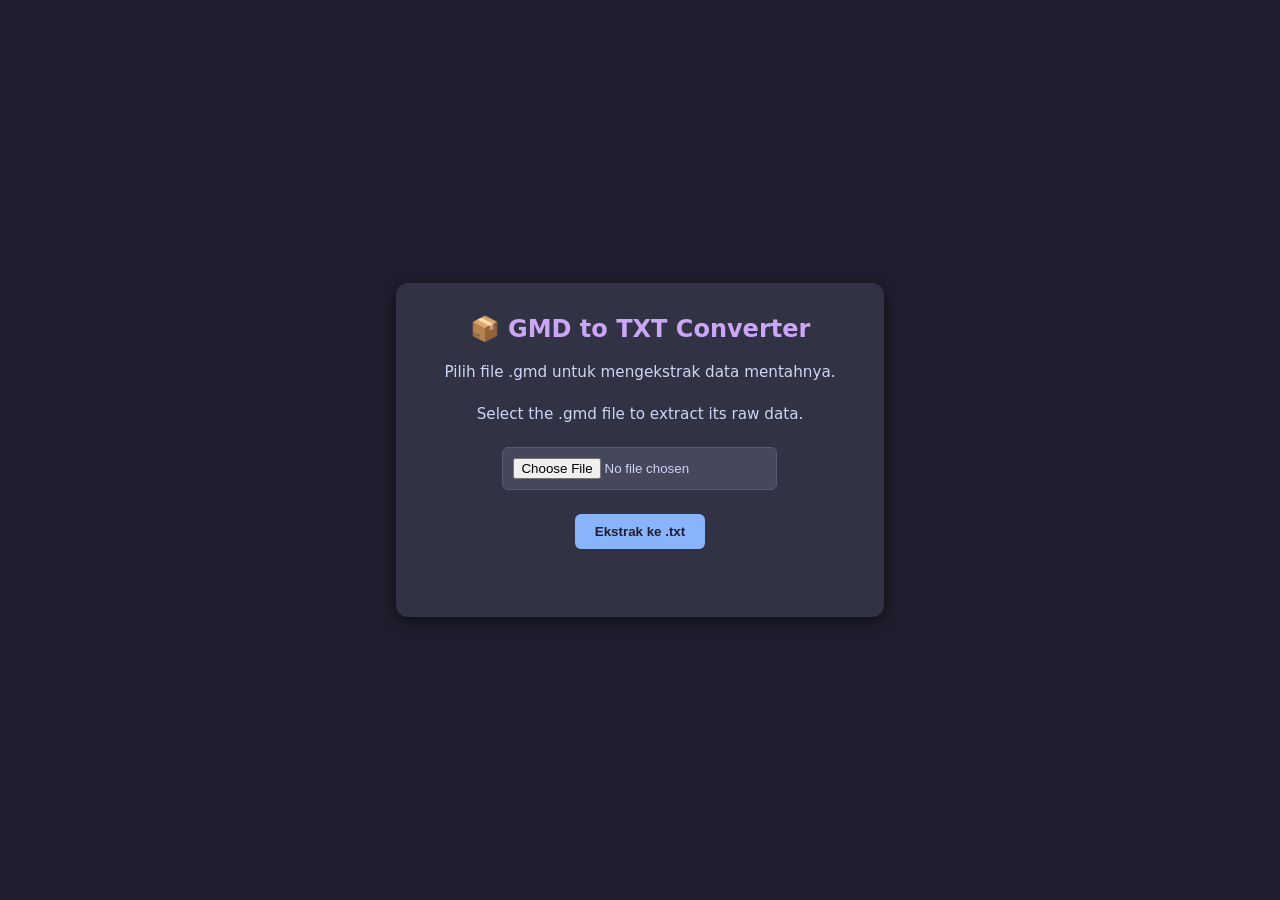
==== index.html @ dbadc82b "Main Converter! v1" ====
<!DOCTYPE html>
<html lang="id">
<head>
    <meta charset="UTF-8">
    <meta name="viewport" content="width=device-width, initial-scale=1.0">
    <title>GMD to TXT Converter</title>
    <style>
        /* I Liek Dark Designz */
        body { 
            background-color: #1e1e2e; 
            color: #cdd6f4; 
            font-family: system-ui, -apple-system, sans-serif; 
            display: flex; 
            justify-content: center; 
            align-items: center; 
            height: 100vh; 
            margin: 0; 
        }
        .container { 
            background-color: #313244; 
            padding: 2rem 3rem; 
            border-radius: 12px; 
            box-shadow: 0 4px 15px rgba(0,0,0,0.5); 
            text-align: center; 
        }
        h2 { margin-top: 0; color: #cba6f7; }
        p { margin-bottom: 1.5rem; font-size: 0.95rem;}
        input[type="file"] { 
            margin-bottom: 1.5rem; 
            background: #45475a;
            padding: 10px;
            border-radius: 6px;
            color: #cdd6f4;
            border: 1px solid #585b70;
        }
        button { 
            background-color: #89b4fa; 
            color: #1e1e2e; 
            border: none; 
            padding: 10px 20px; 
            border-radius: 6px; 
            cursor: pointer; 
            font-weight: bold; 
            transition: 0.2s;
        }
        button:hover { background-color: #74c7ec; }
        #status { 
            margin-top: 1rem; 
            font-size: 0.9rem; 
            font-weight: bold;
            min-height: 20px;
        }
    </style>
</head>
<body>
    <div class="container">
        <h2>📦 GMD to TXT Converter</h2>
        <p>Pilih file .gmd untuk mengekstrak data mentahnya.</p>
      <p>Select the .gmd file to extract its raw data.</p>
        
        <input type="file" id="fileInput" accept=".gmd">
        <br>
        <button id="convertBtn">Ekstrak ke .txt</button>
        
        <div id="status"></div>
    </div>

    <script>
        document.getElementById('convertBtn').addEventListener('click', () => {
            const fileInput = document.getElementById('fileInput');
            const statusDiv = document.getElementById('status');

            // Cek apakah user sudah memilih file
            if (fileInput.files.length === 0) {
                statusDiv.textContent = 'Pilih file GMD dulu ya!';
                statusDiv.style.color = '#f38ba8'; // Merah
                return;
            }

            const file = fileInput.files[0];
            const reader = new FileReader();

            // Berjalan ketika file selesai dibaca oleh browser
            reader.onload = function(event) {
                const content = event.target.result;
                
                // Gunakan Regex (Regular Expression) untuk mencari isi dari <k>k4</k><s>
                // Simbol (.*?) berfungsi untuk "menangkap" semua teks di antara tag pembuka dan penutup </s>
                const regex = /<k>k4<\/k>\s*<s>(.*?)<\/s>/s;
                const match = content.match(regex);

                if (match && match[1]) {
                    // match[1] adalah hasil tangkapan teks yang kita inginkan
                    const extractedText = match[1];
                    
                    // Bungkus teks ke dalam Blob (objek file sementara di memori browser)
                    const blob = new Blob([extractedText], { type: 'text/plain' });
                    const url = URL.createObjectURL(blob);
                    
                    // Bikin elemen link <a> tidak terlihat untuk memicu download otomatis
                    const a = document.createElement('a');
                    a.href = url;
                    // Ubah ekstensi file asli dari .gmd menjadi .txt
                    a.download = file.name.replace(/\.gmd$/i, '.txt'); 
                    
                    // Simulasikan klik pada link
                    document.body.appendChild(a);
                    a.click();
                    
                    // Bersihkan memori
                    document.body.removeChild(a);
                    URL.revokeObjectURL(url);

                    statusDiv.textContent = 'Berhasil! File TXT sedang diunduh.';
                    statusDiv.style.color = '#a6e3a1'; // Hijau
                } else {
                    statusDiv.textContent = 'Error: Tidak menemukan data <k>k4</k> di file ini.';
                    statusDiv.style.color = '#f38ba8'; // Merah
                }
            };

            reader.onerror = function() {
                statusDiv.textContent = 'Terjadi kesalahan saat membaca file.';
                statusDiv.style.color = '#f38ba8';
            };

            // Baca file sebagai teks biasa
            reader.readAsText(file);
        });
    </script>
</body>
</html>
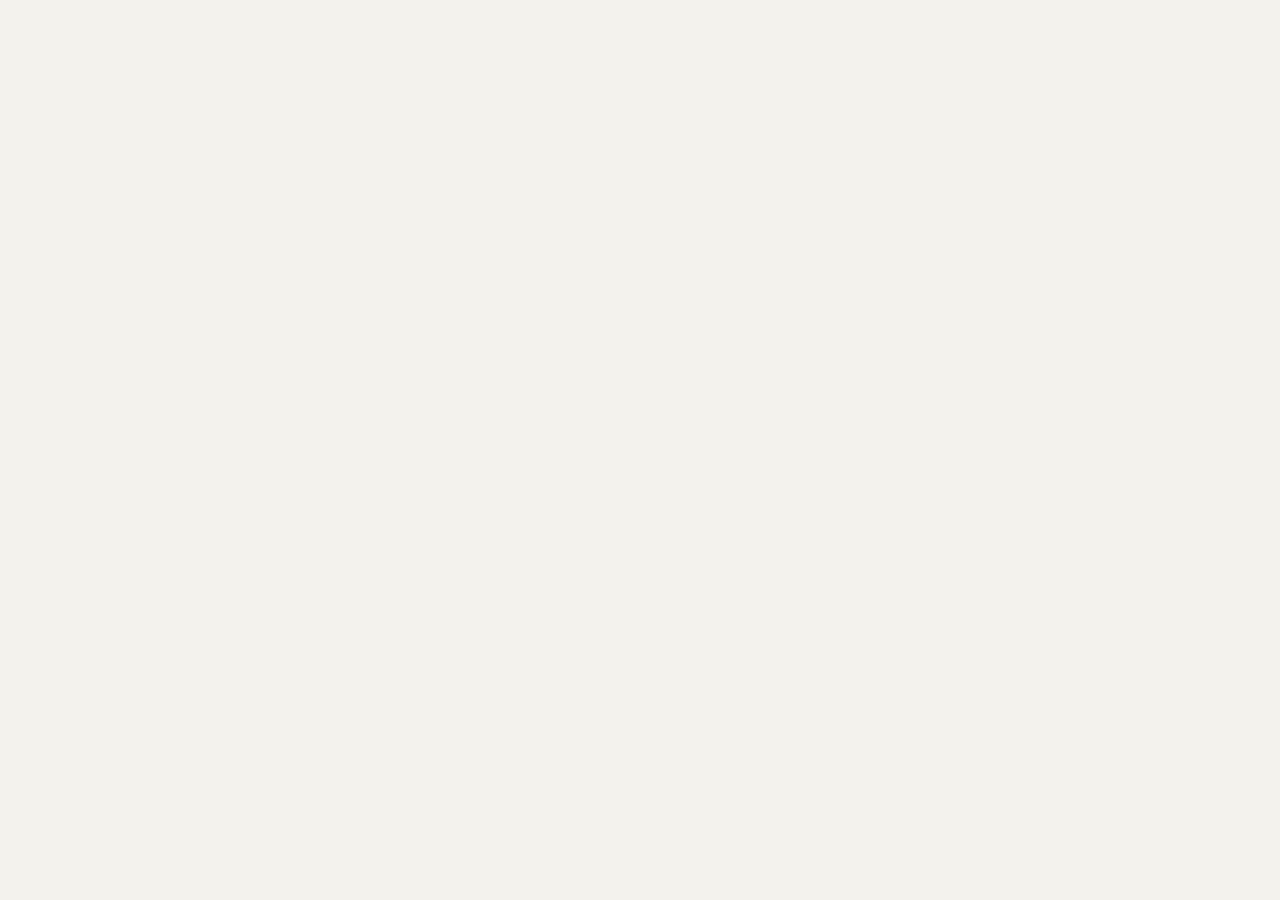
==== commit 5eb5b873: "fix: redirect root and surface startup failures" ====
--- a/index.html
+++ b/index.html
@@ -1,132 +1,16 @@
-<!DOCTYPE html>
-<html lang="id">
+<!doctype html>
+<html lang="en">
 <head>
-    <meta charset="UTF-8">
-    <meta name="viewport" content="width=device-width, initial-scale=1.0">
-    <title>GMD to TXT Converter</title>
-    <style>
-        /* I Liek Dark Designz */
-        body { 
-            background-color: #1e1e2e; 
-            color: #cdd6f4; 
-            font-family: system-ui, -apple-system, sans-serif; 
-            display: flex; 
-            justify-content: center; 
-            align-items: center; 
-            height: 100vh; 
-            margin: 0; 
-        }
-        .container { 
-            background-color: #313244; 
-            padding: 2rem 3rem; 
-            border-radius: 12px; 
-            box-shadow: 0 4px 15px rgba(0,0,0,0.5); 
-            text-align: center; 
-        }
-        h2 { margin-top: 0; color: #cba6f7; }
-        p { margin-bottom: 1.5rem; font-size: 0.95rem;}
-        input[type="file"] { 
-            margin-bottom: 1.5rem; 
-            background: #45475a;
-            padding: 10px;
-            border-radius: 6px;
-            color: #cdd6f4;
-            border: 1px solid #585b70;
-        }
-        button { 
-            background-color: #89b4fa; 
-            color: #1e1e2e; 
-            border: none; 
-            padding: 10px 20px; 
-            border-radius: 6px; 
-            cursor: pointer; 
-            font-weight: bold; 
-            transition: 0.2s;
-        }
-        button:hover { background-color: #74c7ec; }
-        #status { 
-            margin-top: 1rem; 
-            font-size: 0.9rem; 
-            font-weight: bold;
-            min-height: 20px;
-        }
-    </style>
+  <meta charset="utf-8">
+  <meta name="viewport" content="width=device-width, initial-scale=1">
+  <meta http-equiv="refresh" content="0; url=/app/">
+  <title>GMDPlayer</title>
 </head>
 <body>
-    <div class="container">
-        <h2>📦 GMD to TXT Converter</h2>
-        <p>Pilih file .gmd untuk mengekstrak data mentahnya.</p>
-      <p>Select the .gmd file to extract its raw data.</p>
-        
-        <input type="file" id="fileInput" accept=".gmd">
-        <br>
-        <button id="convertBtn">Ekstrak ke .txt</button>
-        
-        <div id="status"></div>
-    </div>
-
-    <script>
-        document.getElementById('convertBtn').addEventListener('click', () => {
-            const fileInput = document.getElementById('fileInput');
-            const statusDiv = document.getElementById('status');
-
-            // Cek apakah user sudah memilih file
-            if (fileInput.files.length === 0) {
-                statusDiv.textContent = 'Pilih file GMD dulu ya!';
-                statusDiv.style.color = '#f38ba8'; // Merah
-                return;
-            }
-
-            const file = fileInput.files[0];
-            const reader = new FileReader();
-
-            // Berjalan ketika file selesai dibaca oleh browser
-            reader.onload = function(event) {
-                const content = event.target.result;
-                
-                // Gunakan Regex (Regular Expression) untuk mencari isi dari <k>k4</k><s>
-                // Simbol (.*?) berfungsi untuk "menangkap" semua teks di antara tag pembuka dan penutup </s>
-                const regex = /<k>k4<\/k>\s*<s>(.*?)<\/s>/s;
-                const match = content.match(regex);
-
-                if (match && match[1]) {
-                    // match[1] adalah hasil tangkapan teks yang kita inginkan
-                    const extractedText = match[1];
-                    
-                    // Bungkus teks ke dalam Blob (objek file sementara di memori browser)
-                    const blob = new Blob([extractedText], { type: 'text/plain' });
-                    const url = URL.createObjectURL(blob);
-                    
-                    // Bikin elemen link <a> tidak terlihat untuk memicu download otomatis
-                    const a = document.createElement('a');
-                    a.href = url;
-                    // Ubah ekstensi file asli dari .gmd menjadi .txt
-                    a.download = file.name.replace(/\.gmd$/i, '.txt'); 
-                    
-                    // Simulasikan klik pada link
-                    document.body.appendChild(a);
-                    a.click();
-                    
-                    // Bersihkan memori
-                    document.body.removeChild(a);
-                    URL.revokeObjectURL(url);
-
-                    statusDiv.textContent = 'Berhasil! File TXT sedang diunduh.';
-                    statusDiv.style.color = '#a6e3a1'; // Hijau
-                } else {
-                    statusDiv.textContent = 'Error: Tidak menemukan data <k>k4</k> di file ini.';
-                    statusDiv.style.color = '#f38ba8'; // Merah
-                }
-            };
-
-            reader.onerror = function() {
-                statusDiv.textContent = 'Terjadi kesalahan saat membaca file.';
-                statusDiv.style.color = '#f38ba8';
-            };
-
-            // Baca file sebagai teks biasa
-            reader.readAsText(file);
-        });
-    </script>
+  <p>Opening GMDPlayer…</p>
+  <script>
+    location.replace("/app/");
+  </script>
+  <noscript><p><a href="/app/">Open GMDPlayer</a></p></noscript>
 </body>
 </html>
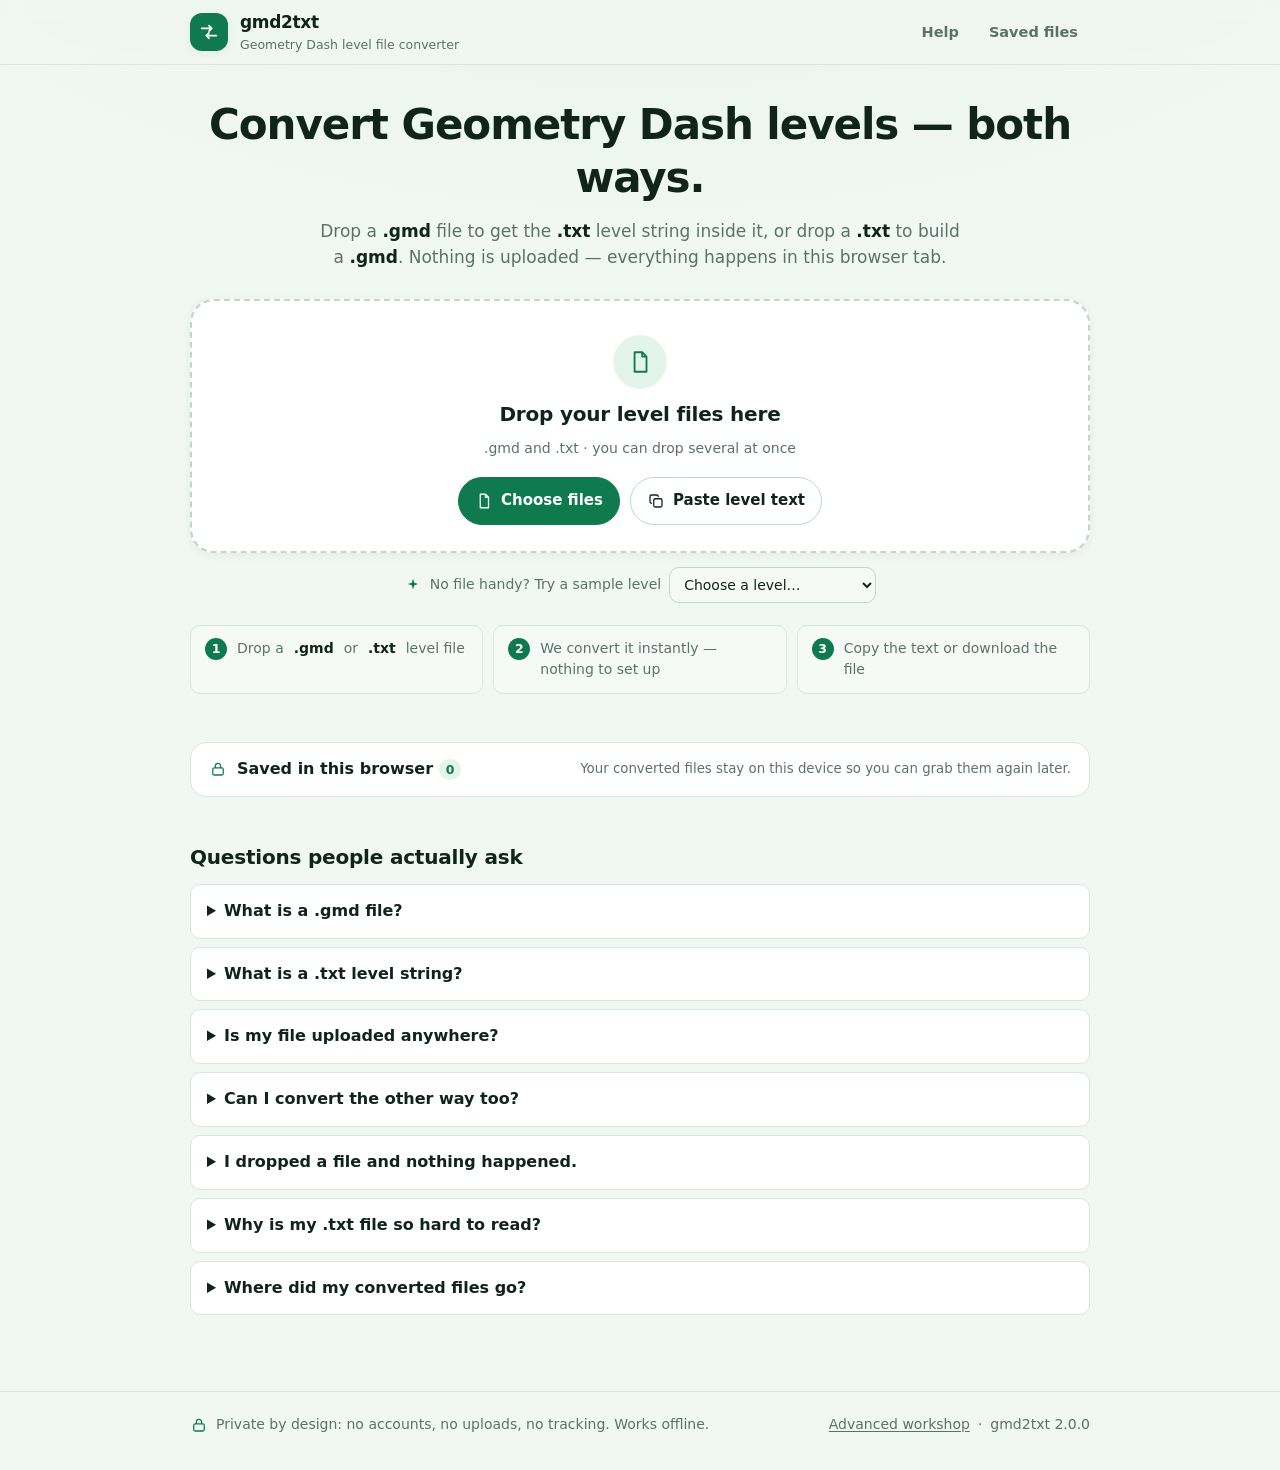
==== commit 4a432e62: "redesign: one-screen .gmd ⇄ .txt converter (gmd2txt) The project was a seven-phase Geometry Dash wor" ====
--- a/index.html
+++ b/index.html
@@ -4,13 +4,15 @@
   <meta charset="utf-8">
   <meta name="viewport" content="width=device-width, initial-scale=1">
   <meta http-equiv="refresh" content="0; url=/app/">
-  <title>GMDPlayer</title>
+  <title>gmd2txt — Geometry Dash level file converter</title>
+  <meta name="description" content="Convert Geometry Dash levels both ways: .gmd to .txt level string and back.">
+  <link rel="canonical" href="/app/">
 </head>
 <body>
-  <p>Opening GMDPlayer…</p>
+  <p>Opening gmd2txt…</p>
   <script>
     location.replace("/app/");
   </script>
-  <noscript><p><a href="/app/">Open GMDPlayer</a></p></noscript>
+  <noscript><p><a href="/app/">Open gmd2txt</a></p></noscript>
 </body>
 </html>
